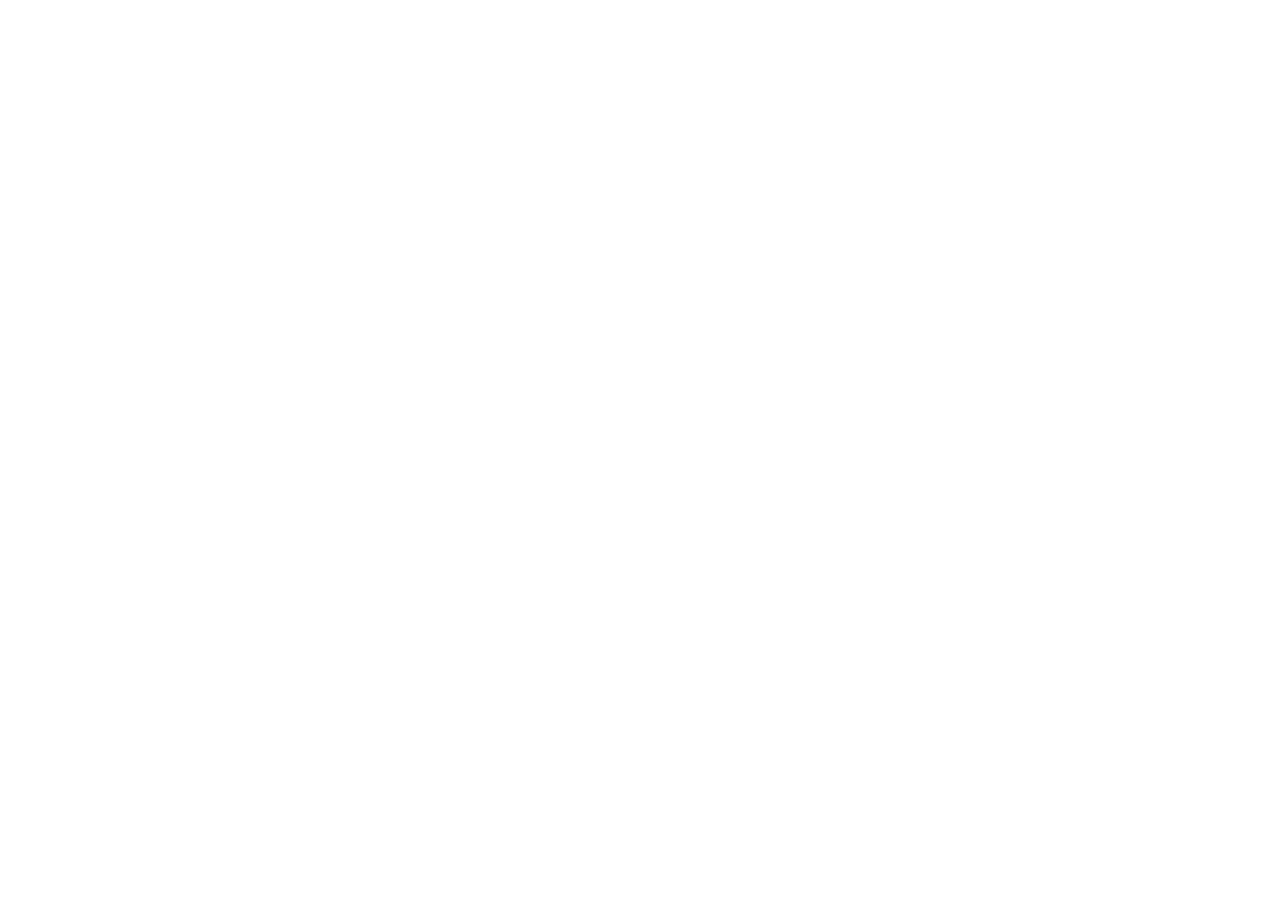
==== html/index.html @ fbcf44e3 "configure html document: added fonts" ====
<!DOCTYPE html>
<html lang="en">
<head>
    <meta charset="UTF-8">
    <meta http-equiv="X-UA-Compatible" content="IE=edge">
    <meta name="viewport" content="width=device-width, initial-scale=1.0">
    <title>Previev card</title>
    <link rel="stylesheet" href="../css/style.css">
    <link rel="preconnect" href="https://fonts.googleapis.com">
    <link rel="preconnect" href="https://fonts.gstatic.com" crossorigin>
    <link href="https://fonts.googleapis.com/css2?family=Big+Shoulders+Display:wght@700&family=Lexend+Deca&display=swap" rel="stylesheet">
</head>
<body>
    
</body>
</html>
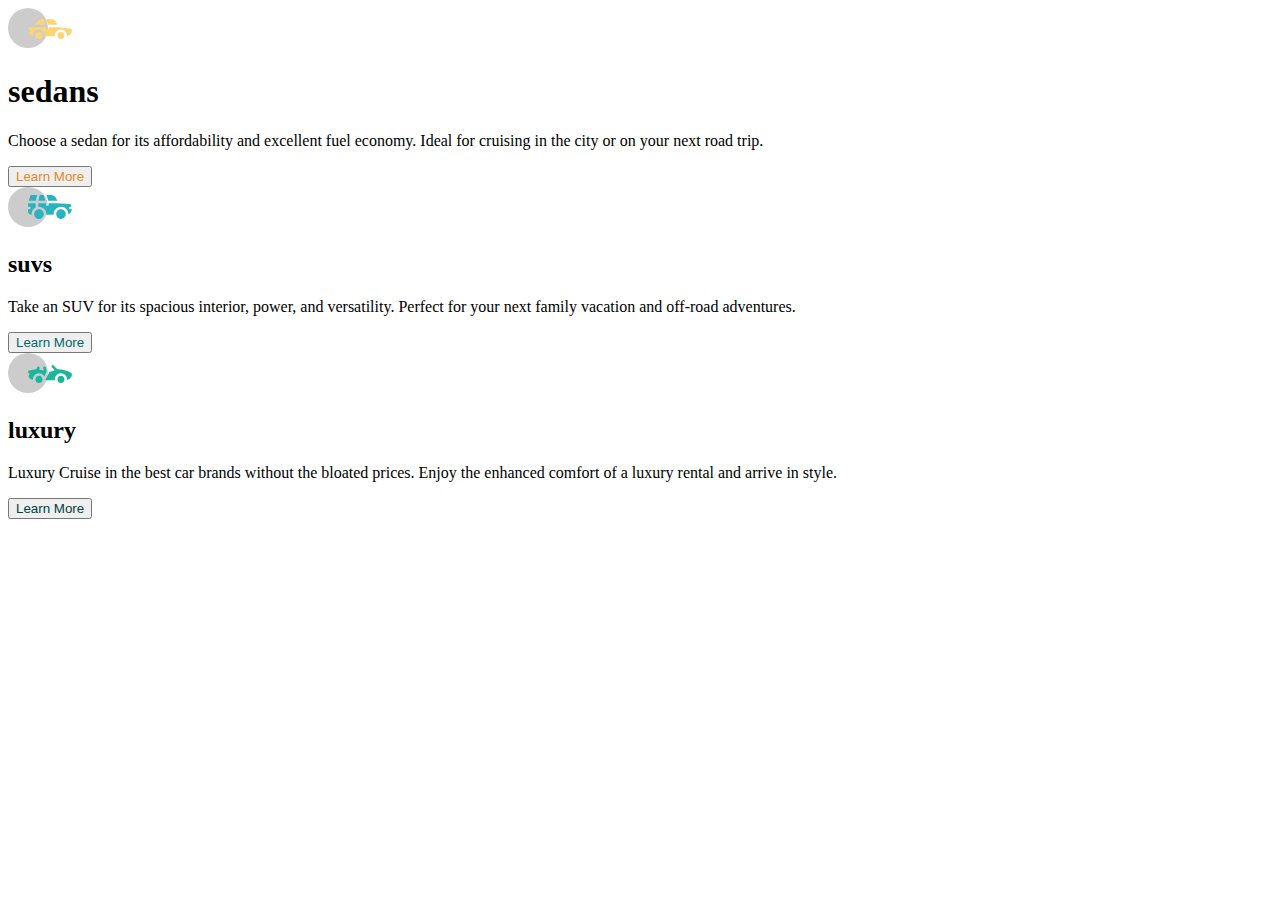
==== commit 1239bb6b: "finish html part" ====
--- a/html/index.html
+++ b/html/index.html
@@ -11,6 +11,41 @@
     <link href="https://fonts.googleapis.com/css2?family=Big+Shoulders+Display:wght@700&family=Lexend+Deca&display=swap" rel="stylesheet">
 </head>
 <body>
-    
+    <div class="grid-container">
+        <div class="sedans">
+            <div class="flex-container">
+                <img src="../images/icon-sedans.svg" alt="" class="icon">
+                <h1 class="models">sedans</h1>
+                <p class="description">Choose a sedan for its affordability and excellent fuel economy. Ideal for cruising in the city or on your next road trip.</p>
+                <div class="button">
+                    <button style="color: hsl(31, 77%, 52%);">Learn More</button>
+                </div>
+            </div>
+         </div>
+        <div class="suvs">
+            <div class="flex-container">
+                <img src="../images/icon-suvs.svg" alt="" class="icon">
+                <h2 class="models">suvs</h2>
+                <p class="description">
+                    Take an SUV for its spacious interior, power, and versatility. Perfect for your next family vacation and off-road adventures.
+                </p>
+                <div class="button">
+                    <button style="color: hsl(184, 100%, 22%) ;">Learn More</button>
+                </div>
+            </div>
+        </div>
+        <div class="luxury">
+            <div class="flex-container">
+                <img src="../images/icon-luxury.svg" alt="" class="icon">
+                <h2 class="models">luxury</h2>
+                <p class="description">
+                    Luxury Cruise in the best car brands without the bloated prices. Enjoy the enhanced comfort of a luxury rental and arrive in style.
+                </p>
+                <div class="button">
+                    <button style="color: hsl(179, 100%, 13%);">Learn More</button>
+                </div>
+            </div>
+        </div>
+    </div>
 </body>
 </html>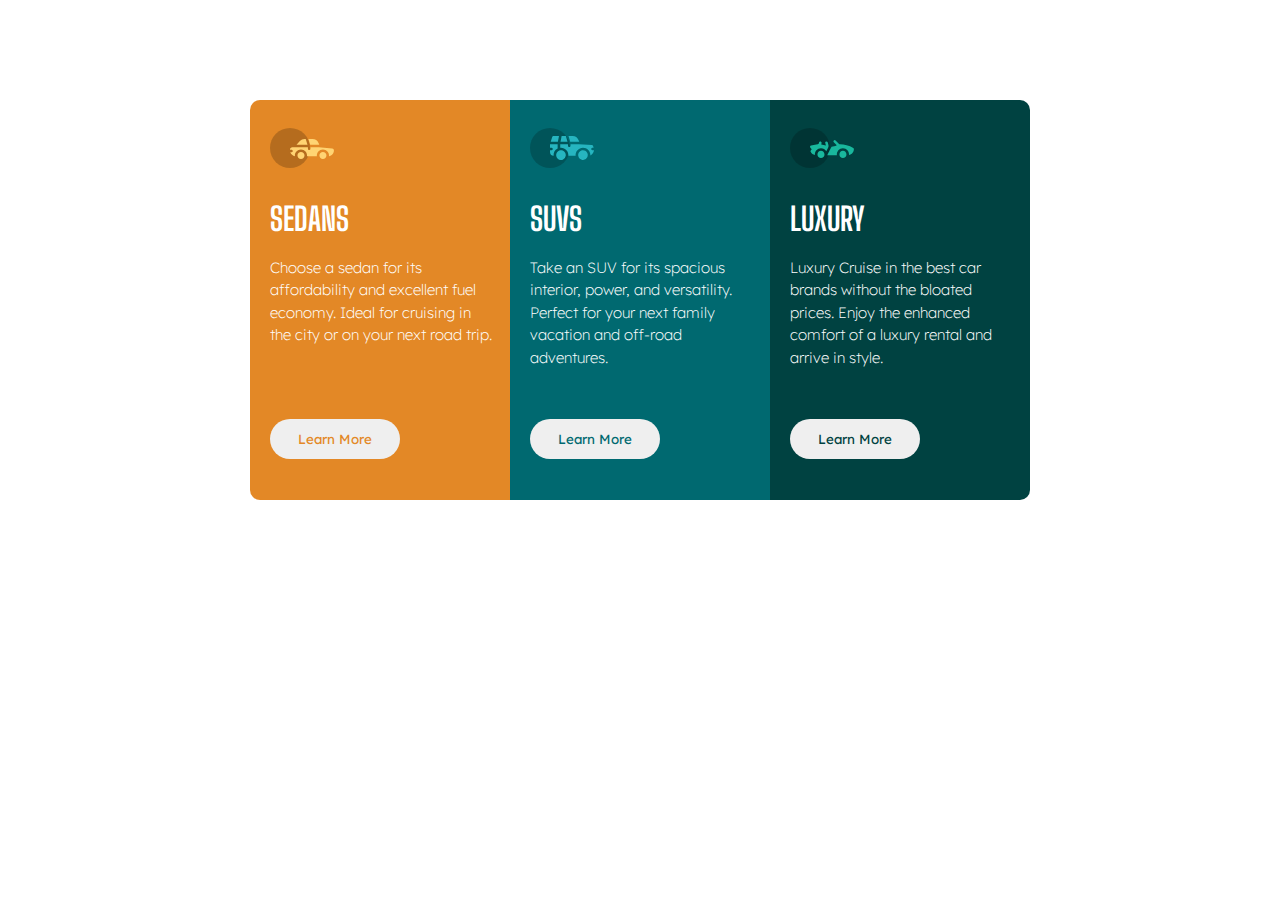
==== commit c600a0be: "some fixes to html plus add css style" ====
--- a/html/index.html
+++ b/html/index.html
@@ -8,41 +8,47 @@
     <link rel="stylesheet" href="../css/style.css">
     <link rel="preconnect" href="https://fonts.googleapis.com">
     <link rel="preconnect" href="https://fonts.gstatic.com" crossorigin>
-    <link href="https://fonts.googleapis.com/css2?family=Big+Shoulders+Display:wght@700&family=Lexend+Deca&display=swap" rel="stylesheet">
+    <link href="https://fonts.googleapis.com/css2?family=Big+Shoulders+Display:wght@700&family=Lexend+Deca:wght@200;400&display=swap" rel="stylesheet">
 </head>
 <body>
     <div class="grid-container">
         <div class="sedans">
-            <div class="flex-container">
-                <img src="../images/icon-sedans.svg" alt="" class="icon">
+            <div class="cards-grid">
+                <div class="icon">
+                    <img src="../images/icon-sedans.svg" alt="">
+                </div>
                 <h1 class="models">sedans</h1>
                 <p class="description">Choose a sedan for its affordability and excellent fuel economy. Ideal for cruising in the city or on your next road trip.</p>
                 <div class="button">
-                    <button style="color: hsl(31, 77%, 52%);">Learn More</button>
+                    <button>Learn More</button>
                 </div>
             </div>
          </div>
         <div class="suvs">
-            <div class="flex-container">
-                <img src="../images/icon-suvs.svg" alt="" class="icon">
-                <h2 class="models">suvs</h2>
+            <div class="cards-grid">
+                <div class="icon">
+                    <img src="../images/icon-suvs.svg" alt="" >
+                </div>
+                <h1 class="models">suvs</h1>
                 <p class="description">
                     Take an SUV for its spacious interior, power, and versatility. Perfect for your next family vacation and off-road adventures.
                 </p>
                 <div class="button">
-                    <button style="color: hsl(184, 100%, 22%) ;">Learn More</button>
+                    <button>Learn More</button>
                 </div>
             </div>
         </div>
         <div class="luxury">
-            <div class="flex-container">
-                <img src="../images/icon-luxury.svg" alt="" class="icon">
-                <h2 class="models">luxury</h2>
+            <div class="cards-grid">
+                <div class="icon">
+                    <img src="../images/icon-luxury.svg" alt="">
+                </div>
+                <h1 class="models">luxury</h1>
                 <p class="description">
                     Luxury Cruise in the best car brands without the bloated prices. Enjoy the enhanced comfort of a luxury rental and arrive in style.
                 </p>
                 <div class="button">
-                    <button style="color: hsl(179, 100%, 13%);">Learn More</button>
+                    <button>Learn More</button>
                 </div>
             </div>
         </div>
--- a/css/style.css
+++ b/css/style.css
@@ -0,0 +1,104 @@
+*{
+    padding: 0;
+    margin: 0;
+    box-sizing: border-box;
+}
+
+.grid-container{
+    display: grid;
+    grid-template-areas: "sedans suvs luxury";
+    grid-template-columns: 260px 260px 260px;
+    grid-template-rows: 400px;
+    justify-content: center;
+    align-content: center;
+    height: 600px;
+}
+
+.sedans{
+    grid-area: sedans;
+    border-top-left-radius: 10px;
+    border-bottom-left-radius: 10px;
+}
+
+.suvs{
+    grid-area: suvs;
+}
+
+.luxury{
+    grid-area: luxury;
+    border-top-right-radius: 10px;
+    border-bottom-right-radius: 10px;
+}
+
+.cards-grid{
+    display: grid;
+    height: 400px;
+    grid-template-rows: 100px 0.7fr 2fr 1fr;
+    margin-left: 20px;
+}
+
+.sedans{
+    background-color: hsl(31, 77%, 52%);
+}
+
+.suvs{
+    background-color:  hsl(184, 100%, 22%);
+}
+
+.luxury{
+    background-color: hsl(179, 100%, 13%);
+}
+
+.cards-grid .icon{
+    align-self: center;  
+}
+
+h1{
+   font-family: 'Big Shoulders Display', cursive;
+   text-transform: uppercase;
+   color: white;
+}
+
+p{
+    font-family: 'Lexend Deca', sans-serif;
+    font-size: 15px;
+    color: white;
+    font-weight: 200;
+    line-height: 1.5;
+    width: 225px;
+}
+
+/* .button{
+    align-self: center;
+} */
+button{
+    display: flex;
+    width: 130px;
+    height: 40px;
+    border: none;
+    border-radius: 20px;
+    font-family: 'Lexend Deca', sans-serif;
+    padding: 5px;
+    justify-content: center;
+    align-items: center;
+}
+
+.sedans button{
+    color: hsl(31, 77%, 52%);
+}
+.suvs button{
+    color: hsl(184, 100%, 22%);
+}
+
+.luxury button{
+    color: hsl(179, 100%, 13%);
+}
+
+
+button:hover{
+    border: 2px solid white;
+    background-color: transparent;
+    color: white;
+}
+
+
